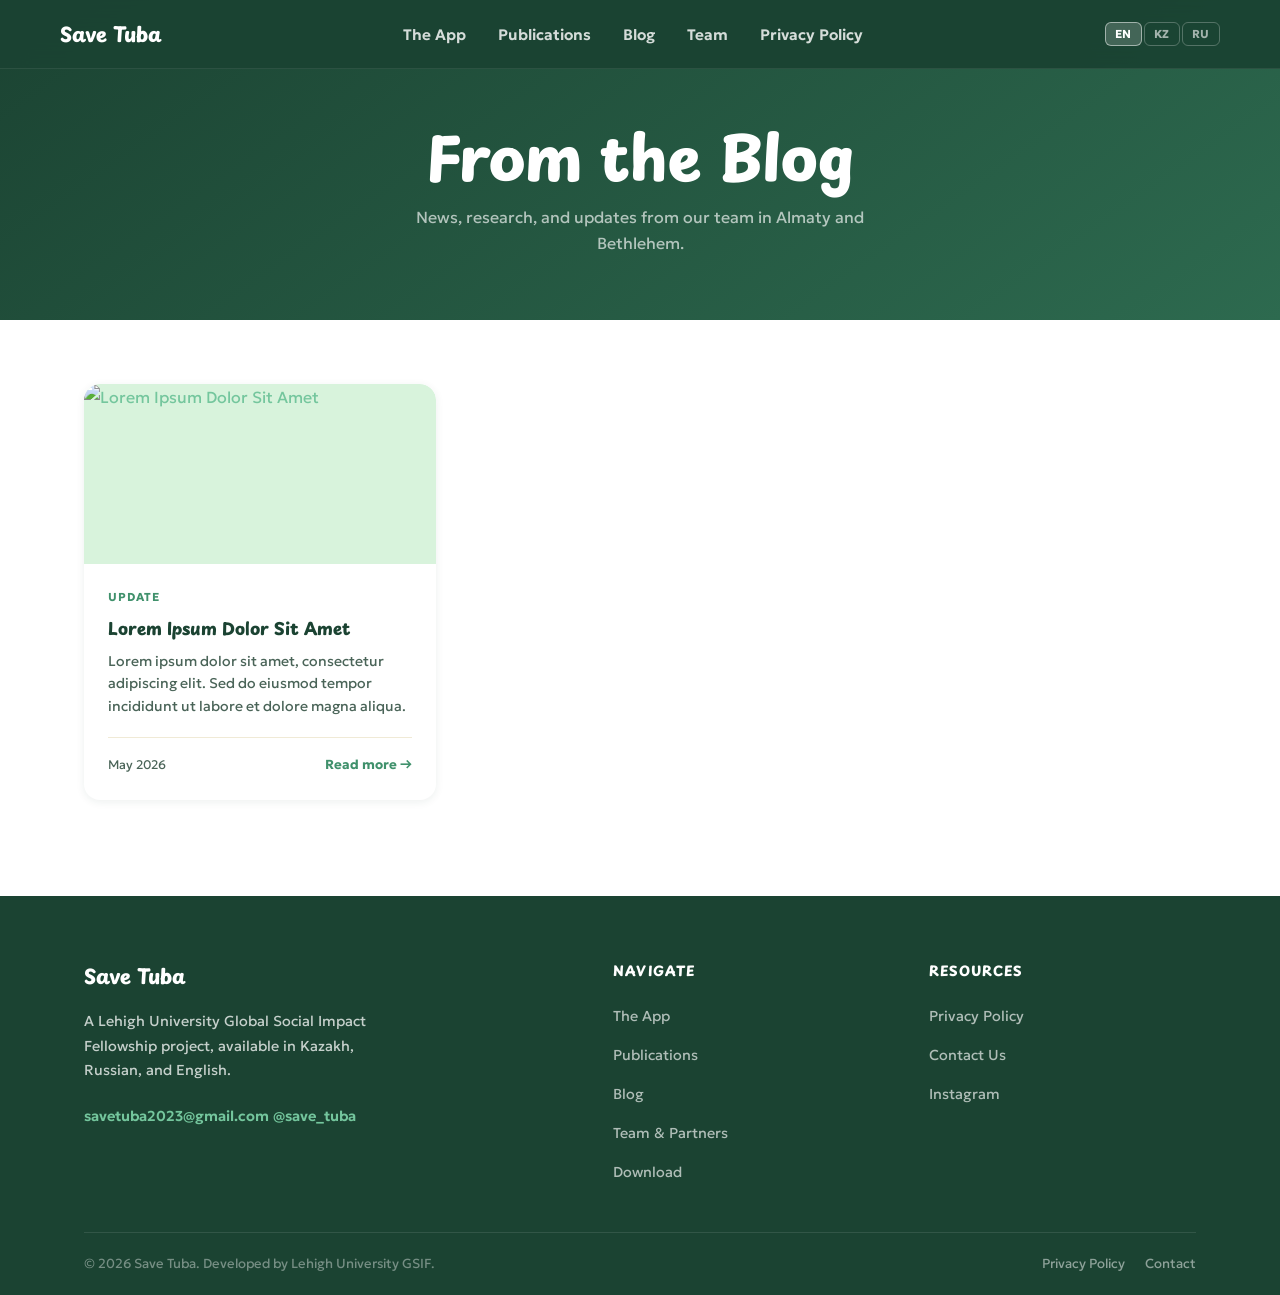
==== blog/index.html @ c96edfa0 "add kazakh/russian support, cosmetic changes, app store" ====
<!DOCTYPE html>
<html lang="en">
<head>
  <meta charset="UTF-8" />
  <meta name="viewport" content="width=device-width, initial-scale=1.0" />
  <title>Blog — Save Tuba</title>
  <link rel="preconnect" href="https://fonts.googleapis.com" />
  <link rel="preconnect" href="https://fonts.gstatic.com" crossorigin />
  <link href="https://fonts.googleapis.com/css2?family=Playpen+Sans:wght@700;800&family=Geologica:wght@400;500;600&display=swap" rel="stylesheet" />
  <link rel="icon" type="image/png" href="../SaveTubaFavicon.png" />
  <link rel="stylesheet" href="../styles.css" />
  <style>
    .blog-hero {
      background: linear-gradient(145deg, var(--green-dark) 0%, var(--green-primary) 100%);
      padding: 120px 24px 64px;
      text-align: center;
    }
    .blog-hero h1 { color: var(--white); margin-bottom: 12px; }
    .blog-hero p  { color: rgba(255,255,255,0.65); max-width: 480px; margin: 0 auto; font-size: 1rem; line-height: 1.6; }

    .blog-page-section {
      padding: 64px 24px 96px;
      max-width: var(--max-width);
      margin: 0 auto;
    }
    .blog-page-grid {
      display: grid;
      grid-template-columns: repeat(3, 1fr);
      gap: 28px;
    }

    .blog-card { cursor: pointer; }
    .blog-card:hover { transform: translateY(-4px); box-shadow: var(--shadow-md); }

    .blog-card-img {
      width: 100%;
      height: 180px;
      overflow: hidden;
      border-radius: var(--radius-md) var(--radius-md) 0 0;
    }
    .blog-card-img img {
      width: 100%;
      height: 100%;
      object-fit: cover;
      display: block;
    }

    /* ── modal overlay ── */
    .post-modal {
      display: none;
      position: fixed;
      inset: 0;
      z-index: 1000;
      background: rgba(17, 29, 19, 0.55);
      backdrop-filter: blur(4px);
      align-items: flex-start;
      justify-content: center;
      padding: 40px 16px;
      overflow-y: auto;
    }
    .post-modal.open { display: flex; }

    .post-modal-inner {
      background: var(--white);
      border-radius: var(--radius-lg);
      max-width: 720px;
      width: 100%;
      padding: 48px 52px;
      position: relative;
      margin: auto;
    }

    .post-modal-close {
      position: absolute;
      top: 20px;
      right: 24px;
      background: var(--cream);
      border: none;
      border-radius: 50%;
      width: 36px;
      height: 36px;
      font-size: 1.2rem;
      cursor: pointer;
      color: var(--text-muted);
      display: flex;
      align-items: center;
      justify-content: center;
      transition: background 0.15s;
    }
    .post-modal-close:hover { background: var(--cream-dark); }

    .post-modal-tag {
      display: inline-block;
      font-size: 0.75rem;
      font-weight: 700;
      text-transform: uppercase;
      letter-spacing: 0.08em;
      color: var(--green-medium);
      margin-bottom: 12px;
    }
    .post-modal-title {
      font-family: 'Playpen Sans', sans-serif;
      font-size: clamp(1.4rem, 3vw, 2rem);
      font-weight: 900;
      color: var(--green-dark);
      margin-bottom: 8px;
      line-height: 1.2;
    }
    .post-modal-date {
      font-size: 0.85rem;
      color: var(--text-muted);
      margin-bottom: 32px;
      display: block;
    }
    .post-modal-divider {
      border: none;
      border-top: 1px solid var(--cream-dark);
      margin-bottom: 32px;
    }
    .post-modal-body { color: var(--text); line-height: 1.8; font-size: 0.97rem; }
    .post-modal-body p { margin-bottom: 18px; }
    .post-modal-body h2, .post-modal-body h3 { font-family: 'Playpen Sans', sans-serif; color: var(--green-dark); margin: 28px 0 10px; }
    .post-modal-body img { max-width: 100%; border-radius: var(--radius-sm); margin: 16px 0; }

    /* ── modal lang tabs ── */
    .post-modal-lang-tabs {
      display: flex;
      gap: 0;
      margin-bottom: 32px;
      border-bottom: 2px solid var(--cream-dark);
    }
    .post-modal-lang-tabs .blog-lang-tab {
      background: none;
      border: none;
      border-bottom: 2px solid transparent;
      margin-bottom: -2px;
      padding: 8px 16px;
      font-family: 'Playpen Sans', sans-serif;
      font-weight: 800;
      font-size: 0.85rem;
      color: var(--text-muted);
      cursor: pointer;
      transition: color 0.15s, border-color 0.15s;
    }
    .post-modal-lang-tabs .blog-lang-tab:hover { color: var(--green-primary); }
    .post-modal-lang-tabs .blog-lang-tab.active { color: var(--green-primary); border-bottom-color: var(--green-primary); }

    .post-modal-content { display: none; }
    .post-modal-content.active { display: block; }

    @media (max-width: 900px) { .blog-page-grid { grid-template-columns: repeat(2, 1fr); } }
    @media (max-width: 560px) {
      .blog-page-grid { grid-template-columns: 1fr; }
      .post-modal-inner { padding: 32px 24px; }
    }
  </style>
</head>
<body>

  <!-- ===== NAVIGATION ===== -->
  <nav class="nav">
    <div class="nav-inner">
      <a href="/" class="nav-logo">
        <span class="nav-logo-text">Save Tuba</span>
      </a>
      <ul class="nav-links">
        <li><a href="/#app" data-i18n="nav-app">The App</a></li>
        <li><a href="../publications" data-i18n="nav-publications">Publications</a></li>
        <li><a href="../blog" class="nav-active" data-i18n="nav-blog">Blog</a></li>
        <li><a href="../team" data-i18n="nav-team">Team</a></li>
        <li><a href="../privacy-policy" data-i18n="nav-privacy">Privacy Policy</a></li>
      </ul>
      <div class="nav-right">
        <div class="lang-toggle">
          <button class="lang-btn active" data-lang="en">EN</button>
          <button class="lang-btn" data-lang="kz">KZ</button>
          <button class="lang-btn" data-lang="ru">RU</button>
        </div>
        <button class="nav-mobile-toggle" aria-label="Open menu">
          <span></span><span></span><span></span>
        </button>
      </div>
    </div>
  </nav>

  <!-- ===== HERO ===== -->
  <div class="blog-hero">
    <h1 data-i18n="blog-page-heading">From the Blog</h1>
    <p data-i18n="blog-page-subheading">News, research, and updates from our team in Almaty and Bethlehem.</p>
  </div>

  <!-- ===== POSTS GRID ===== -->
  <section class="blog-page-section">
    <div class="blog-page-grid" id="blog-grid"></div>
  </section>

  <!-- ===== POST MODAL ===== -->
  <div class="post-modal" id="post-modal" role="dialog" aria-modal="true">
    <div class="post-modal-inner">
      <button class="post-modal-close" id="modal-close" aria-label="Close">✕</button>
      <div class="post-modal-lang-tabs" id="modal-lang-tabs"></div>
      <div id="modal-contents"></div>
    </div>
  </div>

  <!-- ===== FOOTER ===== -->
  <footer class="footer">
    <div class="container">
      <div class="footer-grid">
        <div class="footer-brand">
          <a href="/" class="nav-logo">
            <span class="nav-logo-text">Save Tuba</span>
          </a>
          <p class="footer-brand-desc" data-i18n="footer-blurb">
            A Lehigh University Global Social Impact Fellowship project, available in Kazakh, Russian, and English.
          </p>
          <div class="footer-contact">
            <a href="mailto:savetuba2023@gmail.com">savetuba2023@gmail.com</a>
            <a href="https://www.instagram.com/save_tuba" target="_blank" rel="noopener">@save_tuba</a>
          </div>
        </div>
        <div>
          <div class="footer-col-title" data-i18n="footer-nav-title">Navigate</div>
          <ul class="footer-links">
            <li><a href="/#app" data-i18n="nav-app">The App</a></li>
            <li><a href="../publications" data-i18n="nav-publications">Publications</a></li>
            <li><a href="../blog" data-i18n="nav-blog">Blog</a></li>
            <li><a href="../team" data-i18n="footer-team-partners">Team &amp; Partners</a></li>
            <li><a href="/#download" data-i18n="footer-download">Download</a></li>
          </ul>
        </div>
        <div>
          <div class="footer-col-title" data-i18n="footer-resources-title">Resources</div>
          <ul class="footer-links">
            <li><a href="../privacy-policy" data-i18n="nav-privacy">Privacy Policy</a></li>

            <li><a href="mailto:savetuba2023@gmail.com" data-i18n="footer-contact-link">Contact Us</a></li>
            <li><a href="https://www.instagram.com/save_tuba" target="_blank" rel="noopener">Instagram</a></li>
          </ul>
        </div>
      </div>
      <div class="footer-bottom">
        <p>© 2026 Save Tuba. Developed by Lehigh University GSIF.</p>
        <div class="footer-bottom-links">
          <a href="../privacy-policy">Privacy Policy</a>
          <a href="mailto:savetuba2023@gmail.com">Contact</a>
        </div>
      </div>
    </div>
  </footer>

  <script src="../translations.js"></script>
  <script>
    document.querySelector('.nav-mobile-toggle').addEventListener('click', function() {
      document.querySelector('.nav-links').classList.toggle('open');
      this.setAttribute('aria-expanded', document.querySelector('.nav-links').classList.contains('open'));
    });

    // Posts: one object per post, with all 3 language versions
    const posts = [
      {
        image: 'https://picsum.photos/seed/savetuba1/600/400',
        en: {
          tag: 'Update', date: 'May 2026',
          title: 'Lorem Ipsum Dolor Sit Amet',
          excerpt: 'Lorem ipsum dolor sit amet, consectetur adipiscing elit. Sed do eiusmod tempor incididunt ut labore et dolore magna aliqua.',
          body: `<p>Lorem ipsum dolor sit amet, consectetur adipiscing elit. Sed do eiusmod tempor incididunt ut labore et dolore magna aliqua. Ut enim ad minim veniam, quis nostrud exercitation ullamco laboris nisi ut aliquip ex ea commodo consequat.</p>
<h2>Duis Aute Irure Dolor</h2>
<p>Duis aute irure dolor in reprehenderit in voluptate velit esse cillum dolore eu fugiat nulla pariatur. Excepteur sint occaecat cupidatat non proident, sunt in culpa qui officia deserunt mollit anim id est laborum.</p>
<p>Sed ut perspiciatis unde omnis iste natus error sit voluptatem accusantium doloremque laudantium, totam rem aperiam, eaque ipsa quae ab illo inventore veritatis et quasi architecto beatae vitae dicta sunt explicabo.</p>
<h2>Nemo Enim Ipsam</h2>
<p>Nemo enim ipsam voluptatem quia voluptas sit aspernatur aut odit aut fugit, sed quia consequuntur magni dolores eos qui ratione voluptatem sequi nesciunt. Neque porro quisquam est, qui dolorem ipsum quia dolor sit amet.</p>`
        },
        kz: {
          tag: 'Жаңарту', date: '2026 жылдың мамыры',
          title: 'Lorem Ipsum Dolor Sit Amet',
          excerpt: 'Lorem ipsum dolor sit amet, consectetur adipiscing elit. Sed do eiusmod tempor incididunt ut labore et dolore magna aliqua.',
          body: `<p>Lorem ipsum dolor sit amet, consectetur adipiscing elit. Sed do eiusmod tempor incididunt ut labore et dolore magna aliqua. Ut enim ad minim veniam, quis nostrud exercitation ullamco laboris nisi ut aliquip ex ea commodo consequat.</p>
<h2>Duis Aute Irure Dolor</h2>
<p>Duis aute irure dolor in reprehenderit in voluptate velit esse cillum dolore eu fugiat nulla pariatur. Excepteur sint occaecat cupidatat non proident, sunt in culpa qui officia deserunt mollit anim id est laborum.</p>
<p>Sed ut perspiciatis unde omnis iste natus error sit voluptatem accusantium doloremque laudantium, totam rem aperiam, eaque ipsa quae ab illo inventore veritatis et quasi architecto beatae vitae dicta sunt explicabo.</p>
<h2>Nemo Enim Ipsam</h2>
<p>Nemo enim ipsam voluptatem quia voluptas sit aspernatur aut odit aut fugit, sed quia consequuntur magni dolores eos qui ratione voluptatem sequi nesciunt. Neque porro quisquam est, qui dolorem ipsum quia dolor sit amet.</p>`
        },
        ru: {
          tag: 'Обновление', date: 'Май 2026',
          title: 'Lorem Ipsum Dolor Sit Amet',
          excerpt: 'Lorem ipsum dolor sit amet, consectetur adipiscing elit. Sed do eiusmod tempor incididunt ut labore et dolore magna aliqua.',
          body: `<p>Lorem ipsum dolor sit amet, consectetur adipiscing elit. Sed do eiusmod tempor incididunt ut labore et dolore magna aliqua. Ut enim ad minim veniam, quis nostrud exercitation ullamco laboris nisi ut aliquip ex ea commodo consequat.</p>
<h2>Duis Aute Irure Dolor</h2>
<p>Duis aute irure dolor in reprehenderit in voluptate velit esse cillum dolore eu fugiat nulla pariatur. Excepteur sint occaecat cupidatat non proident, sunt in culpa qui officia deserunt mollit anim id est laborum.</p>
<p>Sed ut perspiciatis unde omnis iste natus error sit voluptatem accusantium doloremque laudantium, totam rem aperiam, eaque ipsa quae ab illo inventore veritatis et quasi architecto beatae vitae dicta sunt explicabo.</p>
<h2>Nemo Enim Ipsam</h2>
<p>Nemo enim ipsam voluptatem quia voluptas sit aspernatur aut odit aut fugit, sed quia consequuntur magni dolores eos qui ratione voluptatem sequi nesciunt. Neque porro quisquam est, qui dolorem ipsum quia dolor sit amet.</p>`
        }
      }
    ];

    const langs = ['en', 'kz', 'ru'];
    let activeLang = localStorage.getItem('savetuba-lang') || 'en';

    // ── Modal ──
    const modal = document.getElementById('post-modal');

    function openPost(post) {
      const tabsEl    = document.getElementById('modal-lang-tabs');
      const contentEl = document.getElementById('modal-contents');
      tabsEl.innerHTML    = '';
      contentEl.innerHTML = '';

      langs.forEach(l => {
        const d = post[l];
        const tab = document.createElement('button');
        tab.className = 'blog-lang-tab' + (l === activeLang ? ' active' : '');
        tab.textContent = l.toUpperCase();
        tab.addEventListener('click', e => {
          e.stopPropagation();
          tabsEl.querySelectorAll('.blog-lang-tab').forEach(t => t.classList.remove('active'));
          contentEl.querySelectorAll('.post-modal-content').forEach(c => c.classList.remove('active'));
          tab.classList.add('active');
          contentEl.querySelector(`[data-lang="${l}"]`).classList.add('active');
        });
        tabsEl.appendChild(tab);

        const section = document.createElement('div');
        section.className = 'post-modal-content' + (l === activeLang ? ' active' : '');
        section.dataset.lang = l;
        section.innerHTML = `
          <span class="post-modal-tag">${d.tag}</span>
          <h2 class="post-modal-title">${d.title}</h2>
          <span class="post-modal-date">${d.date}</span>
          <hr class="post-modal-divider">
          <div class="post-modal-body">${d.body}</div>
        `;
        contentEl.appendChild(section);
      });

      modal.classList.add('open');
      document.body.style.overflow = 'hidden';
    }

    function closeModal() {
      modal.classList.remove('open');
      document.body.style.overflow = '';
    }

    document.getElementById('modal-close').addEventListener('click', closeModal);
    modal.addEventListener('click', e => { if (e.target === modal) closeModal(); });
    document.addEventListener('keydown', e => { if (e.key === 'Escape') closeModal(); });

    // ── Cards ──
    const grid = document.getElementById('blog-grid');

    function renderCards() {
      grid.innerHTML = '';
      posts.forEach(post => {
        const d = post[activeLang] || post.en;
        const card = document.createElement('article');
        card.className = 'blog-card';
        card.innerHTML = `
          <div class="blog-card-img">
            <img src="${post.image}" alt="${d.title}" loading="lazy">
          </div>
          <div class="blog-card-body">
            <span class="blog-tag">${d.tag}</span>
            <h3>${d.title}</h3>
            <p>${d.excerpt}</p>
            <div class="blog-card-footer">
              <span class="blog-date">${d.date}</span>
              <span class="blog-read-more">Read more →</span>
            </div>
          </div>
        `;
        card.addEventListener('click', () => openPost(post));
        grid.appendChild(card);
      });
    }

    // Re-render cards and sync open modal when nav lang toggle is used
    const _origSetLanguage = window.setLanguage;
    window.setLanguage = function(lang) {
      _origSetLanguage(lang);
      activeLang = lang;
      renderCards();
      if (modal.classList.contains('open')) {
        document.querySelectorAll('#modal-lang-tabs .blog-lang-tab').forEach(t => t.classList.toggle('active', t.dataset.lang === lang));
        document.querySelectorAll('#modal-contents .post-modal-content').forEach(c => c.classList.toggle('active', c.dataset.lang === lang));
      }
    };

    renderCards();
  </script>

</body>
</html>
---- styles.css ----
/* ===== CSS CUSTOM PROPERTIES ===== */
:root {
  --green-dark:    #1B4332;
  --green-primary: #2D6A4F;
  --green-medium:  #40916C;
  --green-light:   #74C69D;
  --green-pale:    #D8F3DC;
  --earth:         #40916C;
  --earth-light:   #74C69D;
  --cream:         #FDFAF3;
  --cream-dark:    #F0EAD6;
  --text:          #111D13;
  --text-muted:    #4A6458;
  --white:         #FFFFFF;

  --radius-sm: 8px;
  --radius-md: 16px;
  --radius-lg: 24px;
  --radius-xl: 40px;

  --shadow-sm: 0 2px 8px rgba(27,67,50,0.08);
  --shadow-md: 0 6px 24px rgba(27,67,50,0.12);
  --shadow-lg: 0 16px 48px rgba(27,67,50,0.16);

  --max-width: 1160px;
  --section-gap: 96px;
}

/* ===== RESET & BASE ===== */
*, *::before, *::after { box-sizing: border-box; margin: 0; padding: 0; }

html { scroll-behavior: smooth; }

body {
  font-family: 'Geologica', sans-serif;
  font-size: 16px;
  line-height: 1.65;
  color: var(--text);
  background: var(--white);
  -webkit-font-smoothing: antialiased;
}

img { display: block; max-width: 100%; height: auto; }
a { color: inherit; text-decoration: none; }
ul { list-style: none; }

/* ===== TYPOGRAPHY ===== */
h1, h2, h3, h4 {
  font-family: 'Playpen Sans', sans-serif;
  font-weight: 800;
  line-height: 1.2;
  color: var(--green-dark);
}

h1 { font-size: clamp(2.4rem, 5vw, 3.8rem); }
h2 { font-size: clamp(1.8rem, 3.5vw, 2.8rem); }
h3 { font-size: clamp(1.1rem, 2vw, 1.4rem); }

.section-label {
  font-size: 0.78rem;
  font-weight: 700;
  letter-spacing: 0.12em;
  text-transform: uppercase;
  color: var(--green-medium);
  margin-bottom: 12px;
  display: block;
}

/* ===== LAYOUT HELPERS ===== */
.container {
  width: 100%;
  max-width: var(--max-width);
  margin: 0 auto;
  padding: 0 24px;
}

.section { padding: var(--section-gap) 0; }

/* ===== BUTTONS ===== */
.btn {
  display: inline-flex;
  align-items: center;
  gap: 8px;
  padding: 14px 28px;
  border-radius: var(--radius-xl);
  font-family: 'Playpen Sans', sans-serif;
  font-size: 1rem;
  font-weight: 700;
  cursor: pointer;
  transition: transform 0.18s ease, box-shadow 0.18s ease, background 0.18s ease;
  border: 2px solid transparent;
  white-space: nowrap;
}

.btn:hover { transform: translateY(-2px); }

.btn-primary {
  background: var(--earth);
  color: var(--white);
}
.btn-primary:hover {
  background: var(--green-medium);
}

.btn-secondary {
  background: transparent;
  color: var(--white);
  border-color: rgba(255,255,255,0.6);
}
.btn-secondary:hover {
  background: rgba(255,255,255,0.12);
  border-color: var(--white);
}

.btn-outline {
  background: transparent;
  color: var(--green-primary);
  border-color: var(--green-primary);
}
.btn-outline:hover {
  background: var(--green-primary);
  color: var(--white);
}

.btn-sm {
  padding: 10px 20px;
  font-size: 0.9rem;
}

/* ===== LANGUAGE TOGGLE ===== */
.nav-right {
  display: flex;
  align-items: center;
  gap: 10px;
}
.lang-toggle {
  display: flex;
  gap: 2px;
}
.lang-btn {
  background: none;
  border: 1px solid rgba(255,255,255,0.25);
  color: rgba(255,255,255,0.6);
  padding: 4px 9px;
  border-radius: 6px;
  font-size: 0.72rem;
  font-weight: 700;
  letter-spacing: 0.05em;
  cursor: pointer;
  transition: all 0.15s;
  font-family: 'Geologica', sans-serif;
}
.lang-btn:hover { background: rgba(255,255,255,0.12); color: var(--white); }
.lang-btn.active { background: rgba(255,255,255,0.18); color: var(--white); border-color: rgba(255,255,255,0.5); }

/* ===== NAVIGATION ===== */
.nav {
  position: fixed;
  top: 0;
  left: 0;
  right: 0;
  z-index: 100;
  padding: 0 24px;
  background: rgba(27, 67, 50, 0.96);
  backdrop-filter: blur(12px);
  -webkit-backdrop-filter: blur(12px);
  border-bottom: 1px solid rgba(255,255,255,0.08);
}

.nav-inner {
  width: 100%;
  max-width: var(--max-width);
  margin: 0 auto;
  display: flex;
  align-items: center;
  justify-content: space-between;
  height: 68px;
}

.nav-logo {
  display: flex;
  align-items: center;
  gap: 10px;
  text-decoration: none;
}

.nav-logo-img {
  width: auto;
  height: 44px;
  object-fit: contain;
}

.nav-logo-text {
  font-family: 'Playpen Sans', sans-serif;
  font-weight: 800;
  font-size: 1.25rem;
  color: var(--white);
}

.nav-links {
  display: flex;
  align-items: center;
  gap: 32px;
}

.nav-links a {
  color: rgba(255,255,255,0.82);
  font-size: 0.95rem;
  font-weight: 600;
  transition: color 0.15s;
}
.nav-links a:hover { color: var(--white); }

.nav-mobile-download { display: none; }

.nav-mobile-toggle {
  display: none;
  flex-direction: column;
  gap: 5px;
  cursor: pointer;
  padding: 4px;
  background: none;
  border: none;
}
.nav-mobile-toggle span {
  display: block;
  width: 24px;
  height: 2px;
  background: var(--white);
  border-radius: 2px;
  transition: 0.3s;
}

/* ===== HERO ===== */
.hero {
  background: linear-gradient(145deg, var(--green-dark) 0%, var(--green-primary) 60%, var(--green-medium) 100%);
  display: flex;
  align-items: center;
  padding-top: 68px;
  position: relative;
  overflow: hidden;
}

.hero::before {
  content: '';
  position: absolute;
  inset: 0;
  background:
    radial-gradient(ellipse 60% 50% at 70% 40%, rgba(116,198,157,0.15) 0%, transparent 70%),
    radial-gradient(ellipse 40% 60% at 20% 80%, rgba(27,67,50,0.5) 0%, transparent 60%);
  pointer-events: none;
}

/* Steppe landscape at the base */
.hero::after {
  content: '';
  position: absolute;
  bottom: 0;
  left: 0;
  right: 0;
  height: 120px;
  background: linear-gradient(to top, rgba(27,67,50,0.7) 0%, transparent 100%);
  pointer-events: none;
}

.hero-inner {
  width: 100%;
  max-width: var(--max-width);
  margin: 0 auto;
  padding: 48px 24px;
  display: grid;
  grid-template-columns: 1fr 1fr;
  align-items: center;
  gap: 48px;
  position: relative;
  z-index: 1;
}

.hero-eyebrow {
  display: inline-block;
  background: rgba(255,255,255,0.12);
  border: 1px solid rgba(255,255,255,0.22);
  color: var(--green-pale);
  font-size: 0.82rem;
  font-weight: 700;
  letter-spacing: 0.08em;
  text-transform: uppercase;
  padding: 6px 16px;
  border-radius: 100px;
  margin-bottom: 20px;
}

.hero-title {
  color: var(--white);
  margin-bottom: 20px;
}

.hero-title .highlight {
  color: var(--earth-light);
}

.hero-tuba-wrap {
  display: flex;
  justify-content: center;
  align-items: flex-end;
  margin-right: -80px;
  margin-left: -20px;
  z-index: 2;
  position: relative;
}

.hero-tuba-img {
  width: 100%;
  max-width: 320px;
  height: 560px;
  object-fit: contain;
  object-position: bottom;
  filter: drop-shadow(-8px 12px 24px rgba(0,0,0,0.35));
}

.hero-gallery {
  display: grid;
  grid-template-columns: 2fr 1fr;
  grid-template-rows: 1fr 1fr;
  gap: 8px;
  height: 440px;
}

.gallery-cell {
  border-radius: 12px;
  overflow: hidden;
}

.gallery-cell--tall {
  grid-row: 1 / 3;
}

.gallery-cell img {
  width: 100%;
  height: 100%;
  object-fit: cover;
}

/* ===== PROBLEM SECTION ===== */
.problem {
  background: var(--cream);
}

.problem-header {
  text-align: center;
  max-width: 640px;
  margin: 0 auto 56px;
}

.problem-header p {
  color: var(--text-muted);
  margin-top: 14px;
  font-size: 1.05rem;
}

.problem-stats {
  display: grid;
  grid-template-columns: repeat(3, 1fr);
  gap: 24px;
  margin-bottom: 48px;
}

.stat-card {
  background: var(--white);
  border-radius: var(--radius-md);
  padding: 36px 28px;
  box-shadow: var(--shadow-sm);
  border-top: 4px solid var(--green-medium);
  text-align: center;
  transition: transform 0.2s, box-shadow 0.2s;
}


.stat-card .stat-number {
  font-family: 'Playpen Sans', sans-serif;
  font-size: 3rem;
  font-weight: 900;
  color: var(--green-primary);
  line-height: 1;
  margin-bottom: 8px;
}

.stat-card .stat-number.stat-warn { color: var(--green-primary); }

.stat-card .stat-label {
  font-size: 0.95rem;
  color: var(--text-muted);
  font-weight: 500;
}

.problem-callout {
  background: var(--green-dark);
  color: var(--white);
  border-radius: var(--radius-md);
  padding: 36px 40px;
  display: flex;
  align-items: center;
  gap: 24px;
}

.problem-callout-icon {
  flex-shrink: 0;
  width: 56px;
  height: 56px;
  background: rgba(255,255,255,0.1);
  border-radius: 50%;
  display: flex;
  align-items: center;
  justify-content: center;
}

.problem-callout-icon svg { width: 28px; height: 28px; fill: var(--earth-light); }

.problem-callout p {
  font-size: 1.05rem;
  color: rgba(255,255,255,0.88);
  line-height: 1.6;
}

.problem-callout strong { color: var(--white); }

/* ===== FEATURES SECTION ===== */
.features {
  background: var(--white);
}

.features-header {
  text-align: center;
  max-width: 580px;
  margin: 0 auto 56px;
}

.features-header p {
  color: var(--text-muted);
  margin-top: 14px;
  font-size: 1.05rem;
}

.features-grid {
  display: grid;
  grid-template-columns: repeat(2, 1fr);
  gap: 24px;
}

.feature-card {
  background: var(--cream);
  border-radius: var(--radius-md);
  padding: 36px 32px;
  display: flex;
  gap: 24px;
  transition: transform 0.2s, box-shadow 0.2s;
}


.feature-icon {
  flex-shrink: 0;
  width: 56px;
  height: 56px;
  border-radius: var(--radius-sm);
  display: flex;
  align-items: center;
  justify-content: center;
}

.feature-icon.green,
.feature-icon.earth,
.feature-icon.blue,
.feature-icon.purple { background: var(--green-pale); }

.feature-icon svg { width: 28px; height: 28px; }

.feature-card h3 {
  font-size: 1.15rem;
  margin-bottom: 8px;
  color: var(--green-dark);
}

.feature-card p {
  color: var(--text-muted);
  font-size: 0.95rem;
  line-height: 1.6;
}

/* ===== SCREENSHOTS SECTION ===== */
.screenshots {
  background: linear-gradient(160deg, var(--green-primary) 0%, var(--green-dark) 100%);
  overflow: hidden;
  position: relative;
}

.screenshots::before {
  content: '';
  position: absolute;
  inset: 0;
  background: radial-gradient(ellipse 60% 80% at 80% 50%, rgba(116,198,157,0.12) 0%, transparent 70%);
  pointer-events: none;
}

.screenshots-header {
  text-align: center;
  max-width: 560px;
  margin: 0 auto 56px;
  position: relative;
  z-index: 1;
}

.screenshots-header h2 { color: var(--white); }
.screenshots-header p  { color: rgba(255,255,255,0.72); margin-top: 14px; }
.screenshots-header .section-label { color: var(--green-light); }

.screenshots-row-wrap {
  display: flex;
  align-items: flex-end;
  justify-content: center;
  gap: 0;
  position: relative;
}

.screenshots-tuba {
  height: 420px;
  width: auto;
  object-fit: contain;
  object-position: bottom;
  margin-right: -24px;
  position: relative;
  z-index: 2;
  filter: drop-shadow(8px 0 20px rgba(0,0,0,0.15));
  flex-shrink: 0;
}

.screenshots-row {
  display: flex;
  justify-content: center;
  gap: 24px;
  position: relative;
  z-index: 1;
}

.phone-frame {
  width: 220px;
  flex-shrink: 0;
  background: var(--green-dark);
  border-radius: 36px;
  border: 3px solid rgba(255,255,255,0.15);
  overflow: hidden;
  box-shadow: 0 24px 64px rgba(0,0,0,0.4), inset 0 0 0 1px rgba(255,255,255,0.05);
  transition: transform 0.3s ease;
}

.phone-frame:nth-child(2) { transform: translateY(-24px); }

.phone-notch {
  position: absolute;
  top: 0;
  left: 50%;
  transform: translateX(-50%);
  width: 81px;
  height: 17px;
  background: #0d0d0d;
  border-radius: 0 0 15px 15px;
  z-index: 3;
  display: flex;
  align-items: center;
  justify-content: center;
  gap: 5px;
}

.phone-notch-pill {
  width: 10px;
  height: 10px;
  background: #1a1a1a;
  border: 1px solid #2a2a2a;
  border-radius: 50%;
}

.phone-screen {
  width: 100%;
  aspect-ratio: 9 / 19.5;
  height: auto;
  background: var(--cream);
  display: flex;
  flex-direction: column;
  align-items: center;
  justify-content: flex-end;
  gap: 0;
  color: var(--text-muted);
  font-size: 0.8rem;
  text-align: center;
  padding: 0;
  overflow: hidden;
  position: relative;
}

.phone-screenshot {
  position: absolute;
  top: 0;
  left: 0;
  width: 100%;
  height: 100%;
  object-fit: cover;
  object-position: top;
}

.phone-screen .phone-screen-label {
  position: relative;
  z-index: 1;
  width: 100%;
  background: rgba(255,255,255,0.88);
  backdrop-filter: blur(4px);
  padding: 6px 8px 8px;
  margin: 0;
}

.phone-screen-placeholder {
  width: 48px;
  height: 48px;
  border-radius: 12px;
  background: var(--green-pale);
  display: flex;
  align-items: center;
  justify-content: center;
  margin-bottom: 8px;
}

.phone-screen-placeholder svg { width: 24px; height: 24px; fill: var(--green-medium); }

.phone-screen-label {
  font-weight: 600;
  color: var(--green-dark);
  font-size: 0.82rem;
}

/* ===== HOW IT WORKS ===== */
.how-it-works {
  background: var(--cream-dark);
}

.how-header {
  text-align: center;
  max-width: 520px;
  margin: 0 auto 64px;
}

.how-header p { color: var(--text-muted); margin-top: 14px; }

.steps {
  display: grid;
  grid-template-columns: repeat(3, 1fr);
  gap: 0;
  position: relative;
}

.steps::before {
  content: '';
  position: absolute;
  top: 44px;
  left: calc(16.66% + 44px);
  right: calc(16.66% + 44px);
  height: 2px;
  background: var(--green-light);
  z-index: 0;
}

.step {
  display: flex;
  flex-direction: column;
  align-items: center;
  text-align: center;
  padding: 0 24px;
  position: relative;
  z-index: 1;
}

.step-number {
  width: 88px;
  height: 88px;
  border-radius: 50%;
  background: var(--green-primary);
  color: var(--white);
  font-family: 'Playpen Sans', sans-serif;
  font-size: 2rem;
  font-weight: 900;
  display: flex;
  align-items: center;
  justify-content: center;
  margin-bottom: 24px;
  position: relative;
}

.step:nth-child(2) .step-number { background: var(--green-primary); }
.step:nth-child(3) .step-number { background: var(--green-primary); }

.step h3 {
  font-size: 1.2rem;
  margin-bottom: 10px;
}

.step p {
  color: var(--text-muted);
  font-size: 0.95rem;
}

/* ===== PARTNERS ===== */
.partners {
  background: var(--white);
}

.partners-header {
  text-align: center;
  max-width: 520px;
  margin: 0 auto 48px;
}

.partners-header p { color: var(--text-muted); margin-top: 14px; }

.partners-grid {
  display: grid;
  grid-template-columns: repeat(4, 1fr);
  gap: 20px;
}

.partner-card {
  border: 1px solid var(--cream-dark);
  border-radius: var(--radius-md);
  padding: 28px 20px;
  text-align: center;
  display: flex;
  flex-direction: column;
  align-items: center;
  gap: 12px;
  transition: border-color 0.2s, box-shadow 0.2s;
}


.partner-logo {
  width: 64px;
  height: 64px;
  border-radius: 50%;
  background: var(--white);
  display: flex;
  align-items: center;
  justify-content: center;
  flex-shrink: 0;
  overflow: hidden;
  border: 1px solid var(--cream-dark);
}

.partner-logo img {
  width: 100%;
  height: 100%;
  object-fit: cover;
}

.partner-name {
  font-family: 'Playpen Sans', sans-serif;
  font-weight: 800;
  font-size: 0.9rem;
  color: var(--green-dark);
  line-height: 1.3;
}

.partner-role {
  font-size: 0.78rem;
  color: var(--text-muted);
  line-height: 1.4;
}

.partner-country {
  font-size: 0.72rem;
  font-weight: 700;
  letter-spacing: 0.06em;
  text-transform: uppercase;
  color: var(--green-medium);
  background: var(--green-pale);
  padding: 3px 10px;
  border-radius: 100px;
}

/* ===== BLOG SECTION ===== */
.blog {
  background: var(--cream);
}

.blog-header {
  display: flex;
  align-items: flex-end;
  justify-content: space-between;
  margin-bottom: 48px;
}

.blog-header-text p { color: var(--text-muted); margin-top: 8px; }

.blog-grid {
  display: grid;
  grid-template-columns: repeat(3, 1fr);
  gap: 24px;
}

.blog-card {
  background: var(--white);
  border-radius: var(--radius-md);
  overflow: hidden;
  box-shadow: var(--shadow-sm);
  transition: transform 0.2s, box-shadow 0.2s;
  display: flex;
  flex-direction: column;
}

.blog-card:hover {
  transform: translateY(-4px);
  box-shadow: var(--shadow-md);
}

.blog-card-img {
  width: 100%;
  height: 180px;
  object-fit: cover;
  background: var(--green-pale);
  display: flex;
  align-items: center;
  justify-content: center;
  color: var(--green-light);
}

.blog-card-img svg { width: 40px; height: 40px; }

.blog-card-body h3 a {
  color: var(--green-dark);
  text-decoration: none;
}
.blog-card-body h3 a:hover { text-decoration: underline; }

.blog-card-body {
  padding: 24px;
  flex: 1;
  display: flex;
  flex-direction: column;
}

.blog-tag {
  font-size: 0.72rem;
  font-weight: 700;
  text-transform: uppercase;
  letter-spacing: 0.08em;
  color: var(--green-medium);
  margin-bottom: 10px;
}

.blog-card h3 {
  font-size: 1.05rem;
  margin-bottom: 10px;
  color: var(--green-dark);
  line-height: 1.35;
}

.blog-card p {
  color: var(--text-muted);
  font-size: 0.88rem;
  line-height: 1.6;
  flex: 1;
}

.blog-card-footer {
  margin-top: 20px;
  display: flex;
  align-items: center;
  justify-content: space-between;
  padding-top: 16px;
  border-top: 1px solid var(--cream-dark);
}

.blog-date {
  font-size: 0.78rem;
  color: var(--text-muted);
}

.blog-read-more {
  font-size: 0.82rem;
  font-weight: 700;
  color: var(--green-medium);
  display: flex;
  align-items: center;
  gap: 4px;
  transition: gap 0.15s;
}

.blog-read-more:hover { gap: 8px; }

/* ===== FOOTER ===== */
.footer {
  background: var(--green-dark);
  color: rgba(255,255,255,0.75);
  padding: 64px 0 0;
}

.footer-grid {
  display: grid;
  grid-template-columns: 1.8fr 1fr 1fr;
  gap: 48px;
  padding-bottom: 48px;
  border-bottom: 1px solid rgba(255,255,255,0.1);
}

.footer-brand .nav-logo { margin-bottom: 16px; }

.footer-brand-desc {
  font-size: 0.9rem;
  line-height: 1.7;
  max-width: 300px;
  margin-bottom: 20px;
}

.footer-contact a {
  color: var(--green-light);
  font-size: 0.9rem;
  font-weight: 600;
  transition: color 0.15s;
}
.footer-contact a:hover { color: var(--white); }

.footer-col-title {
  font-family: 'Playpen Sans', sans-serif;
  font-weight: 800;
  font-size: 0.85rem;
  color: var(--white);
  text-transform: uppercase;
  letter-spacing: 0.08em;
  margin-bottom: 20px;
}

.footer-links {
  display: flex;
  flex-direction: column;
  gap: 12px;
}

.footer-links a {
  color: rgba(255,255,255,0.65);
  font-size: 0.9rem;
  transition: color 0.15s;
}
.footer-links a:hover { color: var(--white); }

.footer-bottom {
  padding: 20px 0;
  display: flex;
  align-items: center;
  justify-content: space-between;
  flex-wrap: wrap;
  gap: 12px;
}

.footer-bottom p {
  font-size: 0.82rem;
  color: rgba(255,255,255,0.4);
}

.footer-bottom-links {
  display: flex;
  gap: 20px;
}

.footer-bottom-links a {
  font-size: 0.82rem;
  color: rgba(255,255,255,0.5);
  transition: color 0.15s;
}
.footer-bottom-links a:hover { color: var(--white); }

/* ===== RESPONSIVE ===== */

/* Tablet */
@media (max-width: 900px) {
  :root { --section-gap: 72px; }

  .nav-links { display: none; }
  .nav-links.open {
    display: flex;
    flex-direction: column;
    align-items: flex-start;
    gap: 0;
    position: absolute;
    top: 68px;
    left: 0;
    right: 0;
    background: rgba(27,67,50,0.98);
    border-top: 1px solid rgba(255,255,255,0.08);
    padding: 12px 24px 20px;
  }
  .nav-links.open a {
    padding: 12px 0;
    width: 100%;
    border-bottom: 1px solid rgba(255,255,255,0.06);
    font-size: 1rem;
  }
  .nav-cta { display: none; }
  .nav-links.open .nav-mobile-download {
    display: inline-flex;
    margin-top: 16px;
  }
  .nav-mobile-toggle { display: flex; }

  .hero-inner {
    grid-template-columns: 1fr;
    text-align: center;
    padding: 60px 24px;
  }

  .hero-tuba-img { height: 320px; }
  .hero-gallery { height: 280px; }
  .gallery-cell--tall { grid-row: 1 / 3; }

  .problem-stats { grid-template-columns: 1fr 1fr; }
  .problem-stats .stat-card:last-child { grid-column: 1 / -1; }

  .features-grid { grid-template-columns: 1fr; }

  .screenshots-row { gap: 16px; }
  .phone-frame { width: 180px; }

  .steps { grid-template-columns: 1fr; gap: 40px; }
  .steps::before { display: none; }

  .partners-grid { grid-template-columns: repeat(2, 1fr); }

  .blog-header {
    flex-direction: column;
    align-items: flex-start;
    gap: 16px;
  }

  .blog-grid { grid-template-columns: 1fr 1fr; }
  .blog-grid .blog-card:last-child { grid-column: 1 / -1; }

  .footer-grid { grid-template-columns: 1fr 1fr; }
  .footer-brand { grid-column: 1 / -1; }
}

/* Mobile */
@media (max-width: 580px) {
  :root { --section-gap: 56px; }

  .problem-stats { grid-template-columns: 1fr; }
  .problem-stats .stat-card:last-child { grid-column: auto; }

  .problem-callout { flex-direction: column; text-align: center; padding: 28px 24px; }

  .screenshots-row {
    overflow-x: auto;
    padding-bottom: 16px;
    justify-content: flex-start;
    -webkit-overflow-scrolling: touch;
    scrollbar-width: none;
  }
  .screenshots-row::-webkit-scrollbar { display: none; }

  .phone-frame:nth-child(2) { transform: none; }

  .partners-grid { grid-template-columns: repeat(2, 1fr); }

  .blog-grid { grid-template-columns: 1fr; }
  .blog-grid .blog-card:last-child { grid-column: auto; }

  .footer-grid { grid-template-columns: 1fr; gap: 32px; }

  .footer-bottom { flex-direction: column; align-items: flex-start; }
}
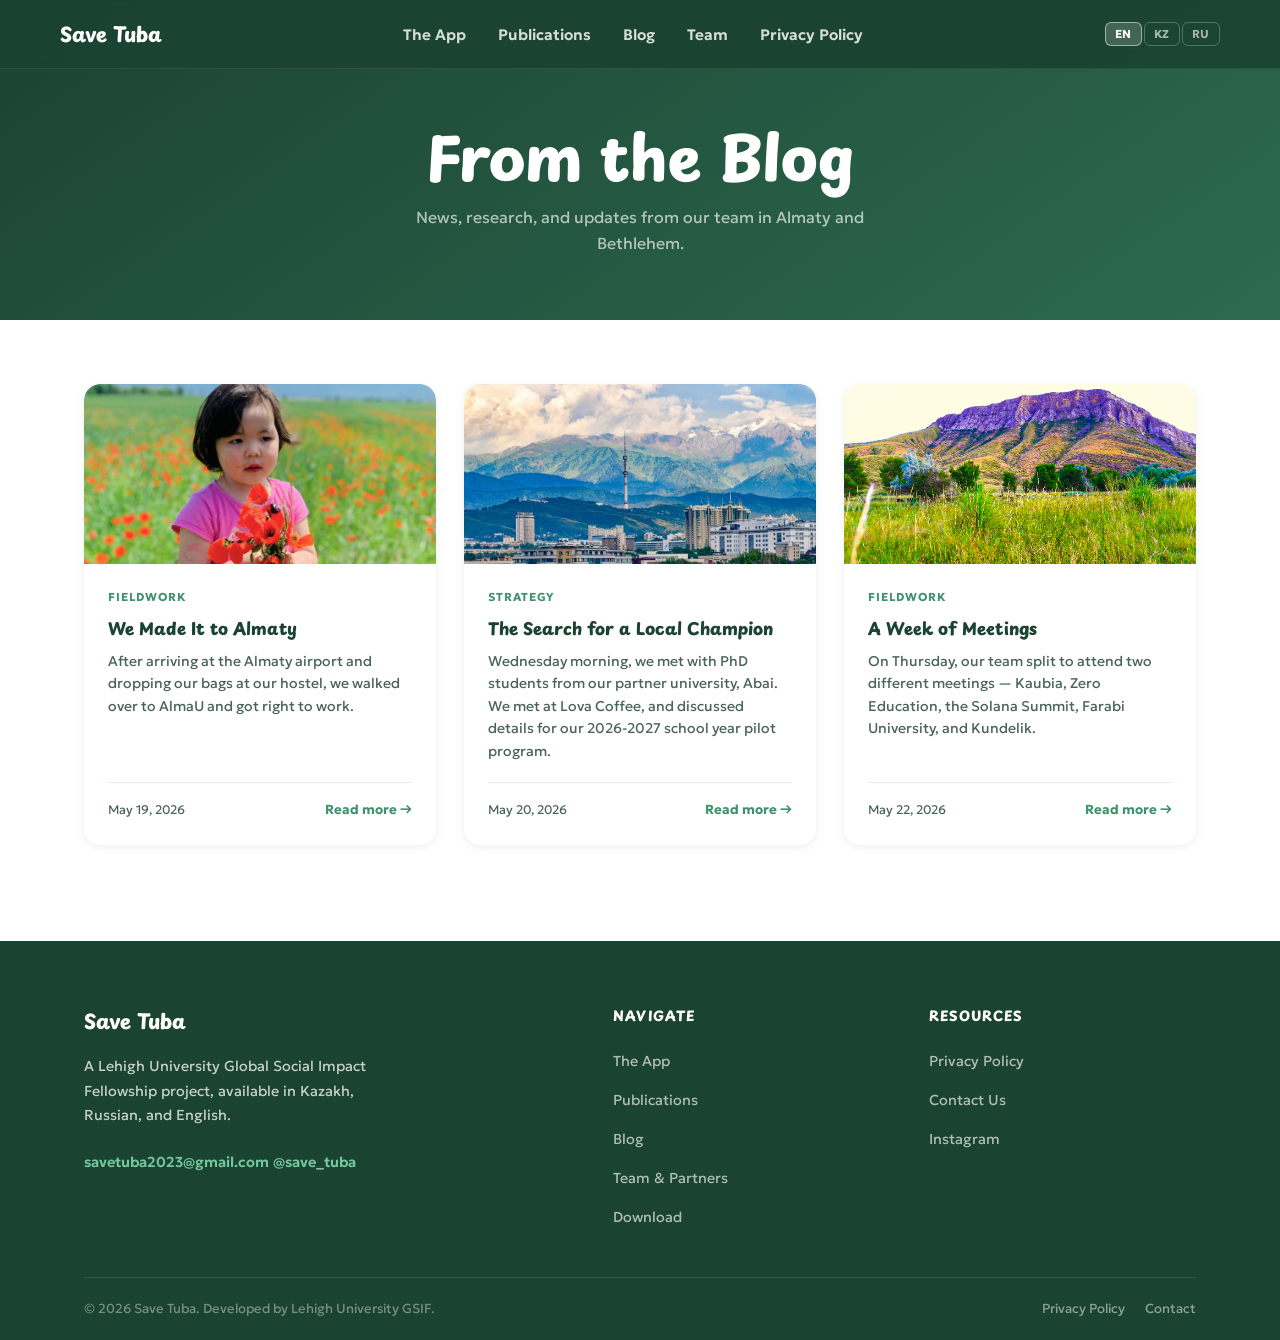
==== commit 949191eb: "fix favicon size, add blog posts" ====
--- a/blog/index.html
+++ b/blog/index.html
@@ -259,39 +259,87 @@
     // Posts: one object per post, with all 3 language versions
     const posts = [
       {
-        image: 'https://picsum.photos/seed/savetuba1/600/400',
+        image: '../images/kz/pexels-photo-10983692.jpeg',
         en: {
-          tag: 'Update', date: 'May 2026',
-          title: 'Lorem Ipsum Dolor Sit Amet',
-          excerpt: 'Lorem ipsum dolor sit amet, consectetur adipiscing elit. Sed do eiusmod tempor incididunt ut labore et dolore magna aliqua.',
-          body: `<p>Lorem ipsum dolor sit amet, consectetur adipiscing elit. Sed do eiusmod tempor incididunt ut labore et dolore magna aliqua. Ut enim ad minim veniam, quis nostrud exercitation ullamco laboris nisi ut aliquip ex ea commodo consequat.</p>
-<h2>Duis Aute Irure Dolor</h2>
-<p>Duis aute irure dolor in reprehenderit in voluptate velit esse cillum dolore eu fugiat nulla pariatur. Excepteur sint occaecat cupidatat non proident, sunt in culpa qui officia deserunt mollit anim id est laborum.</p>
-<p>Sed ut perspiciatis unde omnis iste natus error sit voluptatem accusantium doloremque laudantium, totam rem aperiam, eaque ipsa quae ab illo inventore veritatis et quasi architecto beatae vitae dicta sunt explicabo.</p>
-<h2>Nemo Enim Ipsam</h2>
-<p>Nemo enim ipsam voluptatem quia voluptas sit aspernatur aut odit aut fugit, sed quia consequuntur magni dolores eos qui ratione voluptatem sequi nesciunt. Neque porro quisquam est, qui dolorem ipsum quia dolor sit amet.</p>`
+          tag: 'Fieldwork', date: 'May 19, 2026',
+          title: 'We Made It to Almaty',
+          excerpt: 'After arriving at the Almaty airport and dropping our bags at our hostel, we walked over to AlmaU and got right to work.',
+          body: `<h2>Day 1 — Monday, May 18</h2>
+<p>After arriving at the Almaty airport and dropping our bags at our hostel, we walked over to AlmaU and got right to work. We spent the morning planning out our first week, arranging a meeting for Wednesday, May 20th with our partners at Abai University, meeting the AlmaU students who would be working with us, establishing goals, and delegating tasks. Following lunch at the AlmaU cafeteria, we spent the afternoon researching local incubators and investors, finalizing details of the old app, and developing teacher training materials. We also revamped our pitch decks in preparation for meetings with potential partners.</p>
+<h2>Day 2 — Tuesday, May 19</h2>
+<p>We spent our second day of fieldwork at AlmaU, continuing our tasks from the previous day and preparing for upcoming meetings. We completed our physical teacher training manuals, complete with instructions of how to create an account, classes, and assignments, along with an FAQ section. The app was submitted to the Google Play Store, and with the help of AlmaU students with Russian and Kazakh translation, we continued to reach out to more potential partners. We also set up meetings later in the week with Kaubia, Kundelik, and UNICEF Kazakhstan, and created an Instagram page to increase publicity and provide fieldwork updates. Mid-day, we took a lunch break and tried doner from food stands near the AlmaU campus.</p>`
         },
         kz: {
-          tag: 'Жаңарту', date: '2026 жылдың мамыры',
-          title: 'Lorem Ipsum Dolor Sit Amet',
-          excerpt: 'Lorem ipsum dolor sit amet, consectetur adipiscing elit. Sed do eiusmod tempor incididunt ut labore et dolore magna aliqua.',
-          body: `<p>Lorem ipsum dolor sit amet, consectetur adipiscing elit. Sed do eiusmod tempor incididunt ut labore et dolore magna aliqua. Ut enim ad minim veniam, quis nostrud exercitation ullamco laboris nisi ut aliquip ex ea commodo consequat.</p>
-<h2>Duis Aute Irure Dolor</h2>
-<p>Duis aute irure dolor in reprehenderit in voluptate velit esse cillum dolore eu fugiat nulla pariatur. Excepteur sint occaecat cupidatat non proident, sunt in culpa qui officia deserunt mollit anim id est laborum.</p>
-<p>Sed ut perspiciatis unde omnis iste natus error sit voluptatem accusantium doloremque laudantium, totam rem aperiam, eaque ipsa quae ab illo inventore veritatis et quasi architecto beatae vitae dicta sunt explicabo.</p>
-<h2>Nemo Enim Ipsam</h2>
-<p>Nemo enim ipsam voluptatem quia voluptas sit aspernatur aut odit aut fugit, sed quia consequuntur magni dolores eos qui ratione voluptatem sequi nesciunt. Neque porro quisquam est, qui dolorem ipsum quia dolor sit amet.</p>`
+          tag: 'Далалық жұмыс', date: '2026 жылдың 19 мамыры',
+          title: 'Алматыға жеттік',
+          excerpt: 'Айлар бойы жоспарлаудан кейін командамыз Алматыға жетті. AlmaU-да жұмысты бастаудан Google Play-ге жіберуге дейін — алғашқы екі күн туралы оқыңыз.',
+          body: `<h2>Day 1 — Monday, May 18</h2>
+<p>After arriving at the Almaty airport and dropping our bags at our hostel, we walked over to AlmaU and got right to work. We spent the morning planning out our first week, arranging a meeting for Wednesday, May 20th with our partners at Abai University, meeting the AlmaU students who would be working with us, establishing goals, and delegating tasks. Following lunch at the AlmaU cafeteria, we spent the afternoon, researching local incubators and investors, finalizing details of the old app, and developing teacher training materials. We also revamped our pitch decks in preparation for meetings with potential partners.</p>
+<h2>Day 2 — Tuesday, May 19</h2>
+<p>We spent our second day of fieldwork at AlmaU, continuing our tasks from the previous day and preparing for upcoming meetings. We completed our physical teacher training manuals, complete with instructions of how to create an account, classes, and assignments, along with an FAQ section. The app was submitted to the Google Play Store, and with the help of AlmaU students with Russian and Kazakh translation, we continued to reach out to more potential partners. We also set up meetings later in the week with Kaubia, Kundelik, and UNICEF Kazakhstan, and created an Instagram page to increase publicity and provide fieldwork updates. Mid-day, we took a lunch break and tried doner from food stands near the AlmaU campus.</p>`
         },
         ru: {
-          tag: 'Обновление', date: 'Май 2026',
-          title: 'Lorem Ipsum Dolor Sit Amet',
-          excerpt: 'Lorem ipsum dolor sit amet, consectetur adipiscing elit. Sed do eiusmod tempor incididunt ut labore et dolore magna aliqua.',
-          body: `<p>Lorem ipsum dolor sit amet, consectetur adipiscing elit. Sed do eiusmod tempor incididunt ut labore et dolore magna aliqua. Ut enim ad minim veniam, quis nostrud exercitation ullamco laboris nisi ut aliquip ex ea commodo consequat.</p>
-<h2>Duis Aute Irure Dolor</h2>
-<p>Duis aute irure dolor in reprehenderit in voluptate velit esse cillum dolore eu fugiat nulla pariatur. Excepteur sint occaecat cupidatat non proident, sunt in culpa qui officia deserunt mollit anim id est laborum.</p>
-<p>Sed ut perspiciatis unde omnis iste natus error sit voluptatem accusantium doloremque laudantium, totam rem aperiam, eaque ipsa quae ab illo inventore veritatis et quasi architecto beatae vitae dicta sunt explicabo.</p>
-<h2>Nemo Enim Ipsam</h2>
-<p>Nemo enim ipsam voluptatem quia voluptas sit aspernatur aut odit aut fugit, sed quia consequuntur magni dolores eos qui ratione voluptatem sequi nesciunt. Neque porro quisquam est, qui dolorem ipsum quia dolor sit amet.</p>`
+          tag: 'Полевая работа', date: '19 мая 2026',
+          title: 'Мы в Алматы',
+          excerpt: 'После месяцев планирования наша команда приземлилась в Алматы. Читайте о первых двух днях — от старта в AlmaU до загрузки приложения в Google Play.',
+          body: `<h2>Day 1 — Monday, May 18</h2>
+<p>After arriving at the Almaty airport and dropping our bags at our hostel, we walked over to AlmaU and got right to work. We spent the morning planning out our first week, arranging a meeting for Wednesday, May 20th with our partners at Abai University, meeting the AlmaU students who would be working with us, establishing goals, and delegating tasks. Following lunch at the AlmaU cafeteria, we spent the afternoon, researching local incubators and investors, finalizing details of the old app, and developing teacher training materials. We also revamped our pitch decks in preparation for meetings with potential partners.</p>
+<h2>Day 2 — Tuesday, May 19</h2>
+<p>We spent our second day of fieldwork at AlmaU, continuing our tasks from the previous day and preparing for upcoming meetings. We completed our physical teacher training manuals, complete with instructions of how to create an account, classes, and assignments, along with an FAQ section. The app was submitted to the Google Play Store, and with the help of AlmaU students with Russian and Kazakh translation, we continued to reach out to more potential partners. We also set up meetings later in the week with Kaubia, Kundelik, and UNICEF Kazakhstan, and created an Instagram page to increase publicity and provide fieldwork updates. Mid-day, we took a lunch break and tried doner from food stands near the AlmaU campus.</p>`
+        }
+      },
+      {
+        image: '../images/kz/2575543604_b269837054_b.jpg',
+        en: {
+          tag: 'Strategy', date: 'May 20, 2026',
+          title: 'The Search for a Local Champion',
+          excerpt: 'Wednesday morning, we met with PhD students from our partner university, Abai. We met at Lova Coffee, and discussed details for our 2026-2027 school year pilot program.',
+          body: `<h2>Day 3 — Wednesday, May 20</h2>
+<p>Wednesday morning, we met with PhD students from our partner university, Abai. We met at Lova Coffee, and discussed details for our 2026-2027 school year pilot program, the search for technical partnerships, future publications, and possibilities of expansion. Following the meeting, we identified a new goal of finding a local champion. We need to find someone in Kazakhstan to complete tech maintenance and ideally take over the app, as there is little left we can do from the United States. In the afternoon, we created digital teacher training presentations to supplement our manuals, explaining the purpose of Save Tuba and the training process. We also started to update and redesign our website and continued reaching out to potential partners, now with the goal of finding a local champion. In the evening, we went out to dinner to try local dishes, including beshbarmark!</p>`
+        },
+        kz: {
+          tag: 'Стратегия', date: '2026 жылдың 20 мамыры',
+          title: 'Жергілікті чемпионды іздеу',
+          excerpt: 'Абай университетімен кездесу барысында жаңа стратегиялық мақсат анықталды: жергілікті чемпион табу. Бұл нені білдіреді және неге маңызды екенін оқыңыз.',
+          body: `<h2>Day 3 — Wednesday, May 20</h2>
+<p>Wednesday morning, we met with PhD students from our partner university, Abai. We met at Lova Coffee, and discussed details for our 2026-2027 school year pilot program, the search for technical partnerships, future publications, and possibilities of expansion. Following the meeting, we identified a new goal of finding a local champion. We need to find someone in Kazakhstan to complete tech maintenance and ideally take over the app, as there is little left we can do from the United States. In the afternoon, we created digital teacher training presentations to supplement our manuals, explaining the purpose of Save Tuba and the training process. We also started to update and redesign our website and continued reaching out to potential partners, now with the goal of finding a local champion. In the evening, we went out to dinner to try local dishes, including beshbarmark!</p>`
+        },
+        ru: {
+          tag: 'Стратегия', date: '20 мая 2026',
+          title: 'В поисках местного чемпиона',
+          excerpt: 'Встреча с Абаем поставила новый стратегический вопрос: кто возьмёт на себя Save Tuba после нашего отъезда? Читайте о том, как это переосмыслило наш подход.',
+          body: `<h2>Day 3 — Wednesday, May 20</h2>
+<p>Wednesday morning, we met with PhD students from our partner university, Abai. We met at Lova Coffee, and discussed details for our 2026-2027 school year pilot program, the search for technical partnerships, future publications, and possibilities of expansion. Following the meeting, we identified a new goal of finding a local champion. We need to find someone in Kazakhstan to complete tech maintenance and ideally take over the app, as there is little left we can do from the United States. In the afternoon, we created digital teacher training presentations to supplement our manuals, explaining the purpose of Save Tuba and the training process. We also started to update and redesign our website and continued reaching out to potential partners, now with the goal of finding a local champion. In the evening, we went out to dinner to try local dishes, including beshbarmark!</p>`
+        }
+      },
+      {
+        image: '../images/kz/Қаратау_алыстан.jpg',
+        en: {
+          tag: 'Fieldwork', date: 'May 22, 2026',
+          title: 'A Week of Meetings',
+          excerpt: 'On Thursday, our team split to attend two different meetings — Kaubia, Zero Education, the Solana Summit, Farabi University, and Kundelik.',
+          body: `<h2>Day 4 — Thursday, May 21</h2>
+<p>On Thursday, our team split to attend two different meetings. Ahmad and Izzy traveled to Turan University to meet with Kaubia, a consulting firm designed to support tech startups. Meanwhile, Alnur and Guranaad met with Zero Education, a cloud platform and tech startup designed to manage administrative operations for schools, over Zoom. Both organizations were interested in Save Tuba, and offered to provide us with additional contacts. In the afternoon, following a debrief of our morning meetings, we scheduled more meetings for next week, continued to update the website, and worked on translating our pitch decks and teacher training materials into Russian and Kazakh. We ended the work day a bit early, grabbing dinner before Yandexing to the opera at the Kazakh State Academic Theatre of Opera and Ballet named after Abay. It was a great show!</p>
+<h2>Day 5 — Friday, May 22</h2>
+<p>Friday, our team split once more. Ahmad spent the day networking at the Solana Summit Kazakhstan, a conference bringing together tech founders, developers, investors, and institutions. He connected with many potential local champions, including the CEO of Fintech Lab, the nation's financial hub. Back at AlmaU, Alnur met with Takhir Azatuly and Farabi University, who were very interested in the project. They offered resources such as supercomputers and teams of students to work on the app. Simultaneously, Guranaad and Izzy had planned to meet with UNICEF Kazakhstan, but had to reschedule the meeting due to technical issues. Later in the afternoon, Alnur met with Kundelik, a digital education platform and potential local champion. Additionally, the Save Tuba app was submitted to the App Store and was tested, and our website was finished.</p>`
+        },
+        kz: {
+          tag: 'Далалық жұмыс', date: '2026 жылдың 22 мамыры',
+          title: 'Кездесулерге толы апта',
+          excerpt: 'Kaubia, Zero Education, Солана саммиті, Фараби университеті, Kundelik — 4-5 күндер жылдам өтті. Апта барысы туралы оқыңыз.',
+          body: `<h2>Day 4 — Thursday, May 21</h2>
+<p>On Thursday, our team split to attend two different meetings. Ahmad and Izzy traveled to Turan University to meet with Kaubia, a consulting firm designed to support tech startups. Meanwhile, Alnur and Guranaad met with Zero Education, a cloud platform and tech startup designed to manage administrative operations for schools, over Zoom. Both organizations were interested in Save Tuba, and offered to provide us with additional contacts. In the afternoon, following a debrief of our morning meetings, we scheduled more meetings for next week, continued to update the website, and worked on translating our pitch decks and teacher training materials into Russian and Kazakh. We ended the work day a bit early, grabbing dinner before Yandexing to the opera at the Kazakh State Academic Theatre of Opera and Ballet named after Abay. It was a great show!</p>
+<h2>Day 5 — Friday, May 22</h2>
+<p>Friday, our team split once more. Ahmad spent the day networking at the Solana Summit Kazakhstan, a conference bringing together tech founders, developers, investors, and institutions. He connected with many potential local champions, including the CEO of Fintech Lab, the nation's financial hub. Back at AlmaU, Alnur met with Takhir Azatuly and Farabi University, who were very interested in the project. They offered resources such as supercomputers and teams of students to work on the app. Simultaneously, Guranaad and Izzy had planned to meet with UNICEF Kazakhstan, but had to reschedule the meeting due to technical issues. Later in the afternoon, Alnur met with Kundelik, a digital education platform and potential local champion. Additionally, the Save Tuba app was submitted to the App Store and was tested, and our website was finished.</p>`
+        },
+        ru: {
+          tag: 'Полевая работа', date: '22 мая 2026',
+          title: 'Неделя встреч',
+          excerpt: 'Kaubia, Zero Education, Solana Summit, Фараби, Kundelik — дни 4 и 5 были насыщены. Читайте, как прошла неделя.',
+          body: `<h2>Day 4 — Thursday, May 21</h2>
+<p>On Thursday, our team split to attend two different meetings. Ahmad and Izzy traveled to Turan University to meet with Kaubia, a consulting firm designed to support tech startups. Meanwhile, Alnur and Guranaad met with Zero Education, a cloud platform and tech startup designed to manage administrative operations for schools, over Zoom. Both organizations were interested in Save Tuba, and offered to provide us with additional contacts. In the afternoon, following a debrief of our morning meetings, we scheduled more meetings for next week, continued to update the website, and worked on translating our pitch decks and teacher training materials into Russian and Kazakh. We ended the work day a bit early, grabbing dinner before Yandexing to the opera at the Kazakh State Academic Theatre of Opera and Ballet named after Abay. It was a great show!</p>
+<h2>Day 5 — Friday, May 22</h2>
+<p>Friday, our team split once more. Ahmad spent the day networking at the Solana Summit Kazakhstan, a conference bringing together tech founders, developers, investors, and institutions. He connected with many potential local champions, including the CEO of Fintech Lab, the nation's financial hub. Back at AlmaU, Alnur met with Takhir Azatuly and Farabi University, who were very interested in the project. They offered resources such as supercomputers and teams of students to work on the app. Simultaneously, Guranaad and Izzy had planned to meet with UNICEF Kazakhstan, but had to reschedule the meeting due to technical issues. Later in the afternoon, Alnur met with Kundelik, a digital education platform and potential local champion. Additionally, the Save Tuba app was submitted to the App Store and was tested, and our website was finished.</p>`
         }
       }
     ];
--- a/styles.css
+++ b/styles.css
@@ -1020,8 +1020,9 @@
 
   .features-grid { grid-template-columns: 1fr; }
 
-  .screenshots-row { gap: 16px; }
-  .phone-frame { width: 180px; }
+  .screenshots-tuba { height: 300px; }
+  .screenshots-row { gap: 12px; }
+  .phone-frame { width: 155px; }
 
   .steps { grid-template-columns: 1fr; gap: 40px; }
   .steps::before { display: none; }
@@ -1050,15 +1051,29 @@
 
   .problem-callout { flex-direction: column; text-align: center; padding: 28px 24px; }
 
+  .screenshots-tuba { display: none; }
+
+  .screenshots-row-wrap {
+    width: 100%;
+    overflow: hidden;
+  }
+
   .screenshots-row {
+    width: 100%;
     overflow-x: auto;
-    padding-bottom: 16px;
+    padding: 0 24px 16px;
     justify-content: flex-start;
     -webkit-overflow-scrolling: touch;
     scrollbar-width: none;
+    scroll-snap-type: x mandatory;
   }
   .screenshots-row::-webkit-scrollbar { display: none; }
 
+  .phone-frame {
+    width: 160px;
+    scroll-snap-align: start;
+  }
+
   .phone-frame:nth-child(2) { transform: none; }
 
   .partners-grid { grid-template-columns: repeat(2, 1fr); }
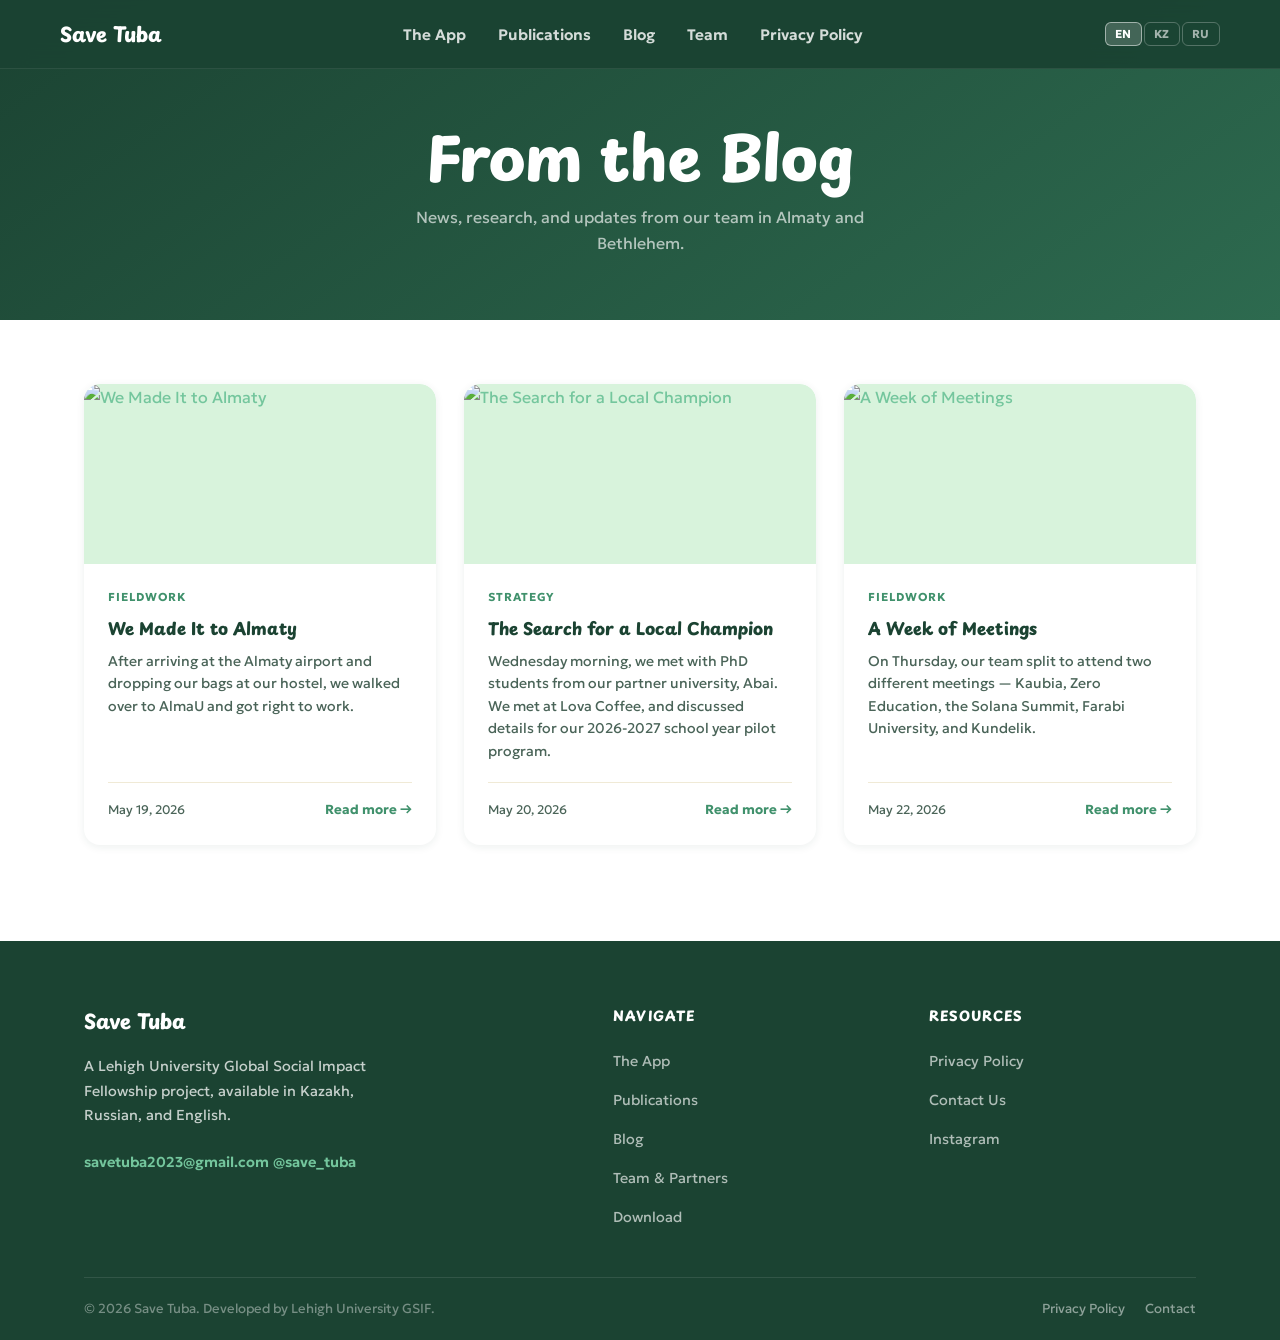
==== commit 35a71b86: "the concept of hardcoding a blog post" ====
--- a/blog/index.html
+++ b/blog/index.html
@@ -259,7 +259,7 @@
     // Posts: one object per post, with all 3 language versions
     const posts = [
       {
-        image: '../images/kz/pexels-photo-10983692.jpeg',
+        image: '../images/blog/blog1.png',
         en: {
           tag: 'Fieldwork', date: 'May 19, 2026',
           title: 'We Made It to Almaty',
@@ -289,7 +289,7 @@
         }
       },
       {
-        image: '../images/kz/2575543604_b269837054_b.jpg',
+        image: '../images/blog/blog2.png',
         en: {
           tag: 'Strategy', date: 'May 20, 2026',
           title: 'The Search for a Local Champion',
@@ -313,7 +313,7 @@
         }
       },
       {
-        image: '../images/kz/Қаратау_алыстан.jpg',
+        image: '../images/blog/blog3.png',
         en: {
           tag: 'Fieldwork', date: 'May 22, 2026',
           title: 'A Week of Meetings',
